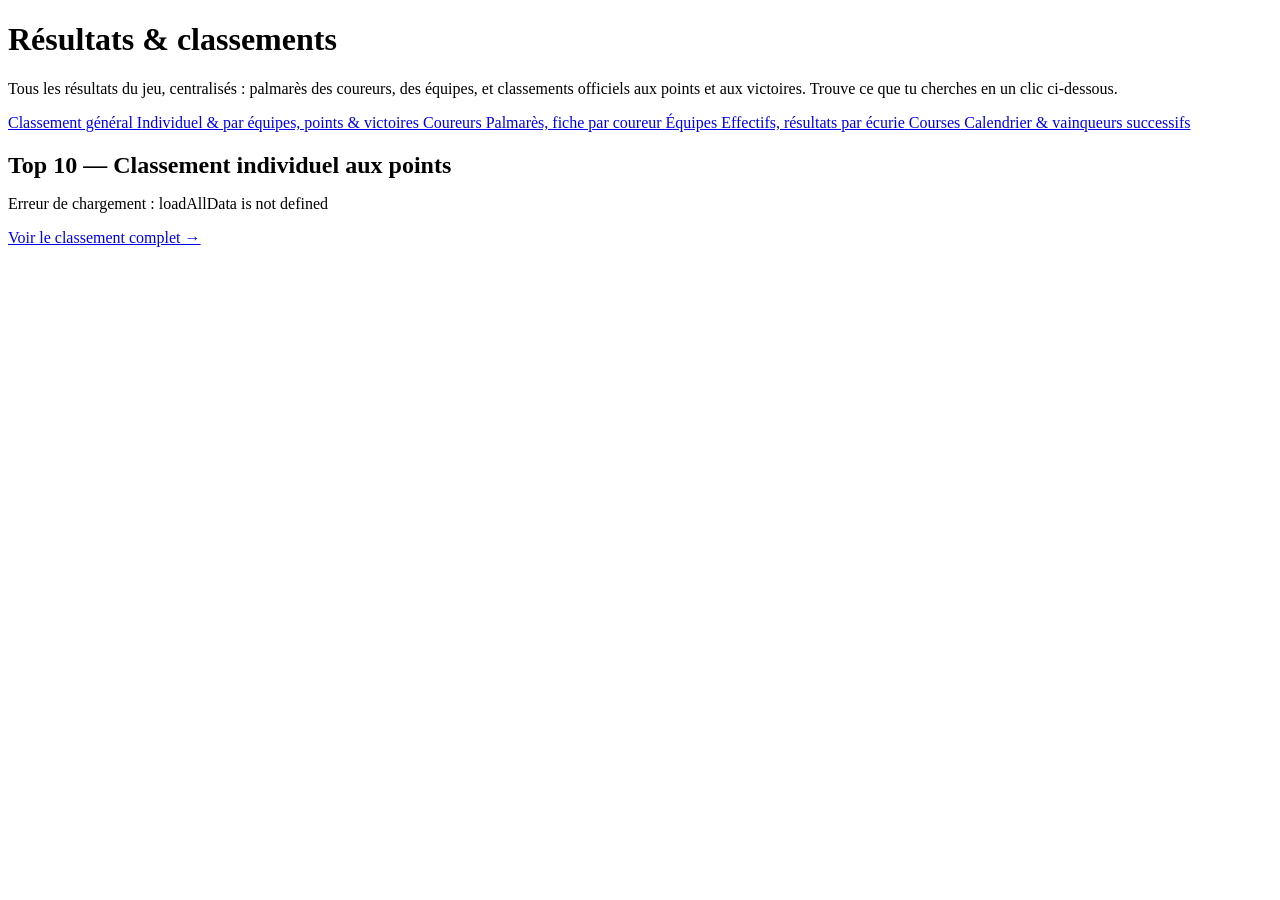
==== index.html @ 1d39c30c "Add files via upload" ====
<!DOCTYPE html>
<html lang="fr">
<head>
<meta charset="UTF-8">
<meta name="viewport" content="width=device-width, initial-scale=1, viewport-fit=cover">
<title>Le Gruppetto — Résultats &amp; classements</title>
<link rel="stylesheet" href="css/style.css">
</head>
<body data-page="index.html">
<main>
  <h1>Résultats &amp; classements</h1>
  <p class="lede">
    Tous les résultats du jeu, centralisés : palmarès des coureurs, des équipes,
    et classements officiels aux points et aux victoires. Trouve ce que tu
    cherches en un clic ci-dessous.
  </p>

  <div class="grid-links">
    <a href="classements.html">
      <span class="tag">Classement général</span>
      <span class="sub">Individuel &amp; par équipes, points &amp; victoires</span>
    </a>
    <a href="coureurs.html">
      <span class="tag">Coureurs</span>
      <span class="sub">Palmarès, fiche par coureur</span>
    </a>
    <a href="equipes.html">
      <span class="tag">Équipes</span>
      <span class="sub">Effectifs, résultats par écurie</span>
    </a>
    <a href="courses.html">
      <span class="tag">Courses</span>
      <span class="sub">Calendrier &amp; vainqueurs successifs</span>
    </a>
  </div>

  <div class="panel">
    <h2 style="margin-bottom:0.5rem;">Top 10 — Classement individuel aux points</h2>
    <div id="top10" class="table-wrap"><p class="empty">Chargement…</p></div>
    <p style="margin-top:0.6rem;"><a href="classements.html">Voir le classement complet →</a></p>
  </div>
</main>

<script src="js/data.js"></script>
<script src="js/points.js"></script>
<script src="js/nav.js"></script>
<script>
(async function () {
  try {
    const db = await loadAllData();
    const saisonCourante = db.saisons.find(s => s.statut === 'ouverte') || db.saisons[0];
    const resultats = filtrerResultats(db, db.resultats, { saisonId: saisonCourante?.id });
    const { individuelPoints } = calculerClassements(db, resultats, saisonCourante?.id);
    const classe = avecRang(individuelPoints).slice(0, 10);

    const el = document.getElementById('top10');
    if (classe.length === 0) {
      el.innerHTML = '<p class="empty">Aucun résultat saisi pour l’instant. Rends-toi dans l’onglet Admin pour importer les premiers classements.</p>';
      return;
    }
    el.innerHTML = `<table class="results">
      <thead><tr><th class="num">Rg</th><th>Coureur</th><th class="num">Points</th></tr></thead>
      <tbody>${classe.map(c => `
        <tr class="${c.rang <= 3 ? 'top3' : ''}">
          <td class="place num">${c.rang}</td>
          <td><a href="coureur.html?id=${encodeURIComponent(c.id)}">${c.label}</a></td>
          <td class="num">${c.valeur}</td>
        </tr>`).join('')}
      </tbody></table>`;
  } catch (e) {
    document.getElementById('top10').innerHTML = `<p class="empty">Erreur de chargement : ${e.message}</p>`;
  }
})();
</script>
</body>
</html>
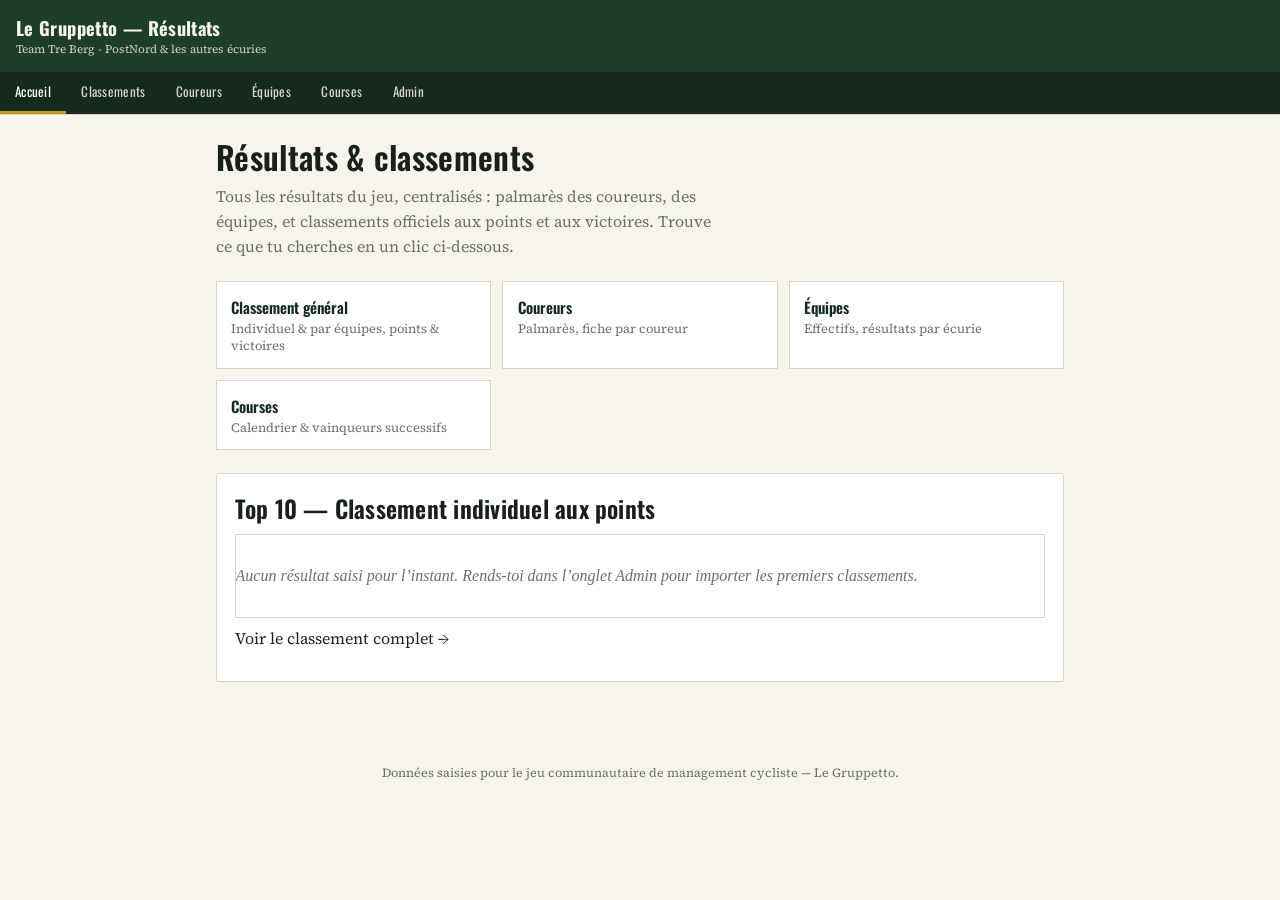
==== commit c9097074: "Add files via upload" ====
--- a/index.html
+++ b/index.html
@@ -3,7 +3,7 @@
 <head>
 <meta charset="UTF-8">
 <meta name="viewport" content="width=device-width, initial-scale=1, viewport-fit=cover">
-<title>Le Gruppetto — Résultats &amp; classements</title>
+<title>Dans la peau d'un manager — Résultats &amp; classements</title>
 <link rel="stylesheet" href="css/style.css">
 </head>
 <body data-page="index.html">
--- a/css/style.css
+++ b/css/style.css
@@ -0,0 +1,281 @@
+@import url('https://fonts.googleapis.com/css2?family=Oswald:wght@400;500;600;700&family=Source+Serif+4:ital,opsz,wght@0,8..60,400;0,8..60,600;1,8..60,400&display=swap');
+
+:root {
+  --ink: #17201a;
+  --paper: #f6f4ec;
+  --paper-raised: #ffffff;
+  --green: #1f3d2b;
+  --green-dark: #142a1d;
+  --gold: #c9971f;
+  --line: #d9d4c4;
+  --muted: #6b7264;
+  --danger: #a83232;
+  font-family: 'Source Serif 4', Georgia, serif;
+  box-sizing: border-box;
+}
+
+:root:not([data-theme="light"]) {
+  @media (prefers-color-scheme: dark) {
+    --ink: #ece7d8;
+    --paper: #14170f;
+    --paper-raised: #1c2018;
+    --green: #7fae8f;
+    --green-dark: #a9c9b4;
+    --gold: #e3b94a;
+    --line: #333a2d;
+    --muted: #9aa190;
+  }
+}
+:root[data-theme="dark"] {
+  --ink: #ece7d8;
+  --paper: #14170f;
+  --paper-raised: #1c2018;
+  --green: #7fae8f;
+  --green-dark: #a9c9b4;
+  --gold: #e3b94a;
+  --line: #333a2d;
+  --muted: #9aa190;
+}
+
+* { box-sizing: border-box; }
+
+html, body {
+  height: 100%;
+}
+
+body {
+  margin: 0;
+  background: var(--paper);
+  color: var(--ink);
+  padding-top: env(safe-area-inset-top, 0px);
+  padding-bottom: env(safe-area-inset-bottom, 0px);
+}
+
+html { scroll-padding-top: env(safe-area-inset-top, 0px); }
+
+h1, h2, h3, .bib {
+  font-family: 'Oswald', 'Arial Narrow', sans-serif;
+  font-weight: 600;
+  letter-spacing: 0.01em;
+  margin: 0;
+}
+
+a { color: var(--green-dark); text-decoration: none; }
+a:hover { text-decoration: underline; }
+
+/* --- Top bar --- */
+.topbar {
+  position: sticky;
+  top: 0;
+  z-index: 10;
+  background: var(--green);
+  color: #f6f4ec;
+  padding: calc(env(safe-area-inset-top, 0px) + 0.9rem) 1rem 0.9rem;
+  display: flex;
+  align-items: baseline;
+  justify-content: space-between;
+  gap: 0.75rem;
+}
+.topbar a { color: #f6f4ec; }
+.topbar .brand {
+  font-family: 'Oswald', sans-serif;
+  font-weight: 700;
+  font-size: 1.15rem;
+  letter-spacing: 0.02em;
+}
+.topbar .brand small {
+  display: block;
+  font-family: 'Source Serif 4', serif;
+  font-weight: 400;
+  font-size: 0.72rem;
+  opacity: 0.8;
+  letter-spacing: 0;
+}
+
+nav.tabs {
+  display: flex;
+  overflow-x: auto;
+  gap: 0;
+  background: var(--green-dark);
+  border-bottom: 1px solid var(--line);
+}
+nav.tabs a {
+  flex: 0 0 auto;
+  padding: 0.6rem 0.95rem;
+  color: #d9d4c4;
+  font-family: 'Oswald', sans-serif;
+  font-size: 0.82rem;
+  letter-spacing: 0.02em;
+  border-bottom: 3px solid transparent;
+  white-space: nowrap;
+}
+nav.tabs a:hover { text-decoration: none; color: #fff; }
+nav.tabs a.active {
+  color: #fff;
+  border-bottom-color: var(--gold);
+}
+
+main {
+  max-width: 880px;
+  margin: 0 auto;
+  padding: 1.1rem 1rem 3rem;
+}
+
+.lede {
+  color: var(--muted);
+  max-width: 62ch;
+  line-height: 1.55;
+  margin: 0.3rem 0 1.4rem;
+}
+
+/* --- Cards / panels --- */
+.panel {
+  background: var(--paper-raised);
+  border: 1px solid var(--line);
+  border-radius: 2px;
+  padding: 1rem 1.1rem;
+  margin-bottom: 1.1rem;
+}
+
+.grid-links {
+  display: grid;
+  grid-template-columns: repeat(2, 1fr);
+  gap: 0.7rem;
+  margin-bottom: 1.4rem;
+}
+.grid-links a {
+  display: block;
+  background: var(--paper-raised);
+  border: 1px solid var(--line);
+  padding: 0.85rem 0.9rem;
+  color: var(--ink);
+}
+.grid-links a:hover { border-color: var(--green); text-decoration: none; }
+.grid-links .tag {
+  display: block;
+  font-family: 'Oswald', sans-serif;
+  font-size: 0.95rem;
+  font-weight: 600;
+  color: var(--green-dark);
+}
+.grid-links .sub {
+  display: block;
+  font-size: 0.8rem;
+  color: var(--muted);
+  margin-top: 0.15rem;
+}
+
+/* --- Tables (results/rankings) --- */
+.table-wrap {
+  overflow-x: auto;
+  border: 1px solid var(--line);
+}
+table.results {
+  width: 100%;
+  border-collapse: collapse;
+  font-size: 0.92rem;
+  min-width: 420px;
+}
+table.results th {
+  font-family: 'Oswald', sans-serif;
+  font-size: 0.72rem;
+  letter-spacing: 0.04em;
+  text-transform: uppercase;
+  color: var(--muted);
+  text-align: left;
+  padding: 0.5rem 0.6rem;
+  border-bottom: 2px solid var(--line);
+  background: var(--paper);
+  position: sticky;
+  top: 0;
+}
+table.results td {
+  padding: 0.45rem 0.6rem;
+  border-bottom: 1px solid var(--line);
+  vertical-align: baseline;
+}
+table.results tr:last-child td { border-bottom: none; }
+table.results td.num, table.results th.num { text-align: right; font-variant-numeric: tabular-nums; }
+table.results td.place {
+  font-family: 'Oswald', sans-serif;
+  font-weight: 600;
+  color: var(--green-dark);
+}
+table.results tr.top3 td.place { color: var(--gold); }
+table.results tbody tr:hover { background: rgba(31,61,43,0.05); }
+
+/* --- Filters bar --- */
+.filters {
+  display: flex;
+  flex-wrap: wrap;
+  gap: 0.5rem;
+  margin-bottom: 1rem;
+}
+.filters select, .filters input[type="text"] {
+  font-family: 'Source Serif 4', serif;
+  font-size: 0.88rem;
+  padding: 0.4rem 0.55rem;
+  border: 1px solid var(--line);
+  background: var(--paper-raised);
+  color: var(--ink);
+}
+
+/* --- Buttons --- */
+.btn {
+  display: inline-block;
+  font-family: 'Oswald', sans-serif;
+  font-size: 0.85rem;
+  letter-spacing: 0.01em;
+  padding: 0.55rem 1rem;
+  background: var(--green);
+  color: #f6f4ec;
+  border: none;
+  cursor: pointer;
+}
+.btn:hover { background: var(--green-dark); text-decoration: none; }
+.btn.secondary { background: transparent; color: var(--green-dark); border: 1px solid var(--green); }
+.btn.danger { background: var(--danger); }
+.btn:disabled { opacity: 0.5; cursor: not-allowed; }
+
+textarea, input[type="text"], input[type="password"], input[type="number"], input[type="date"], select {
+  font-family: 'Source Serif 4', serif;
+  font-size: 0.95rem;
+  padding: 0.5rem;
+  border: 1px solid var(--line);
+  background: var(--paper-raised);
+  color: var(--ink);
+  width: 100%;
+}
+textarea { font-family: 'DejaVu Sans Mono', 'Courier New', monospace; font-size: 0.85rem; }
+label { display: block; font-family: 'Oswald', sans-serif; font-size: 0.78rem; letter-spacing: 0.02em; color: var(--muted); margin: 0.7rem 0 0.25rem; }
+
+.badge {
+  display: inline-block;
+  font-family: 'Oswald', sans-serif;
+  font-size: 0.7rem;
+  letter-spacing: 0.03em;
+  padding: 0.15rem 0.45rem;
+  border: 1px solid var(--line);
+  color: var(--muted);
+}
+.badge.warn { border-color: var(--danger); color: var(--danger); }
+.badge.ok { border-color: var(--green); color: var(--green-dark); }
+
+.empty {
+  color: var(--muted);
+  font-style: italic;
+  padding: 1rem 0;
+}
+
+footer.site {
+  max-width: 880px;
+  margin: 0 auto;
+  padding: 1rem;
+  color: var(--muted);
+  font-size: 0.78rem;
+  text-align: center;
+}
+
+@media (min-width: 640px) {
+  .grid-links { grid-template-columns: repeat(3, 1fr); }
+}
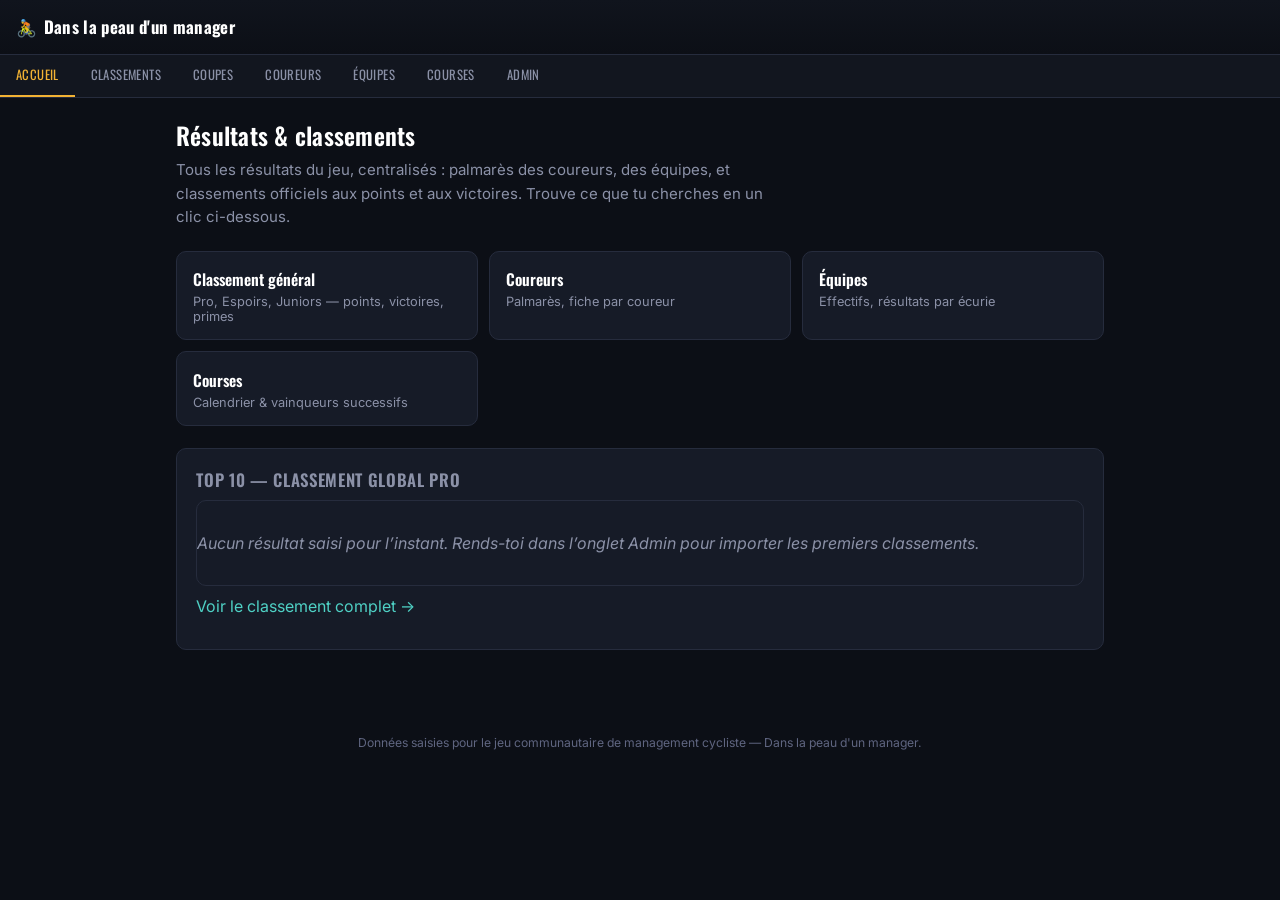
==== commit e1968c63: "Add files via upload" ====
--- a/index.html
+++ b/index.html
@@ -18,7 +18,7 @@
   <div class="grid-links">
     <a href="classements.html">
       <span class="tag">Classement général</span>
-      <span class="sub">Individuel &amp; par équipes, points &amp; victoires</span>
+      <span class="sub">Pro, Espoirs, Juniors — points, victoires, primes</span>
     </a>
     <a href="coureurs.html">
       <span class="tag">Coureurs</span>
@@ -35,7 +35,7 @@
   </div>
 
   <div class="panel">
-    <h2 style="margin-bottom:0.5rem;">Top 10 — Classement individuel aux points</h2>
+    <h2 style="margin-bottom:0.5rem;">Top 10 — Classement global Pro</h2>
     <div id="top10" class="table-wrap"><p class="empty">Chargement…</p></div>
     <p style="margin-top:0.6rem;"><a href="classements.html">Voir le classement complet →</a></p>
   </div>
@@ -49,7 +49,7 @@
   try {
     const db = await loadAllData();
     const saisonCourante = db.saisons.find(s => s.statut === 'ouverte') || db.saisons[0];
-    const resultats = filtrerResultats(db, db.resultats, { saisonId: saisonCourante?.id });
+    const resultats = filtrerResultats(db, db.resultats, { saisonId: saisonCourante?.id, circuit: 'pro' });
     const { individuelPoints } = calculerClassements(db, resultats, saisonCourante?.id);
     const classe = avecRang(individuelPoints).slice(0, 10);
 
@@ -59,12 +59,13 @@
       return;
     }
     el.innerHTML = `<table class="results">
-      <thead><tr><th class="num">Rg</th><th>Coureur</th><th class="num">Points</th></tr></thead>
+      <thead><tr><th class="num">Rg</th><th>Coureur</th><th class="num">Points</th><th class="num">Primes</th></tr></thead>
       <tbody>${classe.map(c => `
         <tr class="${c.rang <= 3 ? 'top3' : ''}">
           <td class="place num">${c.rang}</td>
           <td><a href="coureur.html?id=${encodeURIComponent(c.id)}">${c.label}</a></td>
           <td class="num">${c.valeur}</td>
+          <td class="num">${fmtPrime(c.prime)}</td>
         </tr>`).join('')}
       </tbody></table>`;
   } catch (e) {
--- a/css/style.css
+++ b/css/style.css
@@ -1,66 +1,46 @@
-@import url('https://fonts.googleapis.com/css2?family=Oswald:wght@400;500;600;700&family=Source+Serif+4:ital,opsz,wght@0,8..60,400;0,8..60,600;1,8..60,400&display=swap');
+@import url('https://fonts.googleapis.com/css2?family=Inter:wght@400;500;600;700;800&family=Oswald:wght@500;600;700&display=swap');
 
 :root {
-  --ink: #17201a;
-  --paper: #f6f4ec;
-  --paper-raised: #ffffff;
-  --green: #1f3d2b;
-  --green-dark: #142a1d;
-  --gold: #c9971f;
-  --line: #d9d4c4;
-  --muted: #6b7264;
-  --danger: #a83232;
-  font-family: 'Source Serif 4', Georgia, serif;
+  --bg: #0c0f16;
+  --bg-elevated: #12161f;
+  --panel: #161b27;
+  --panel-hover: #1c2231;
+  --line: #262c3d;
+  --ink: #e7e9f0;
+  --muted: #8b91a7;
+  --muted-2: #5f6580;
+  --accent: #f2b234;       /* or / mise en avant */
+  --accent-2: #4fd1c5;     /* teal secondaire */
+  --blue: #5b8def;
+  --danger: #ef5875;
+  --ok: #3ecf8e;
+  font-family: 'Inter', -apple-system, BlinkMacSystemFont, sans-serif;
   box-sizing: border-box;
 }
 
-:root:not([data-theme="light"]) {
-  @media (prefers-color-scheme: dark) {
-    --ink: #ece7d8;
-    --paper: #14170f;
-    --paper-raised: #1c2018;
-    --green: #7fae8f;
-    --green-dark: #a9c9b4;
-    --gold: #e3b94a;
-    --line: #333a2d;
-    --muted: #9aa190;
-  }
-}
-:root[data-theme="dark"] {
-  --ink: #ece7d8;
-  --paper: #14170f;
-  --paper-raised: #1c2018;
-  --green: #7fae8f;
-  --green-dark: #a9c9b4;
-  --gold: #e3b94a;
-  --line: #333a2d;
-  --muted: #9aa190;
-}
-
 * { box-sizing: border-box; }
-
-html, body {
-  height: 100%;
-}
+html, body { height: 100%; }
 
 body {
   margin: 0;
-  background: var(--paper);
+  background: var(--bg);
   color: var(--ink);
   padding-top: env(safe-area-inset-top, 0px);
   padding-bottom: env(safe-area-inset-bottom, 0px);
 }
-
 html { scroll-padding-top: env(safe-area-inset-top, 0px); }
 
 h1, h2, h3, .bib {
-  font-family: 'Oswald', 'Arial Narrow', sans-serif;
+  font-family: 'Oswald', 'Inter', sans-serif;
   font-weight: 600;
   letter-spacing: 0.01em;
   margin: 0;
-}
-
-a { color: var(--green-dark); text-decoration: none; }
+  color: #fff;
+}
+h1 { font-size: 1.5rem; }
+h2 { font-size: 1.05rem; text-transform: uppercase; letter-spacing: 0.04em; color: var(--muted); font-weight: 600; }
+
+a { color: var(--accent-2); text-decoration: none; }
 a:hover { text-decoration: underline; }
 
 /* --- Top bar --- */
@@ -68,72 +48,71 @@
   position: sticky;
   top: 0;
   z-index: 10;
-  background: var(--green);
-  color: #f6f4ec;
+  background: linear-gradient(180deg, #10141d 0%, #0c0f16 100%);
+  border-bottom: 1px solid var(--line);
+  color: #fff;
   padding: calc(env(safe-area-inset-top, 0px) + 0.9rem) 1rem 0.9rem;
   display: flex;
   align-items: baseline;
   justify-content: space-between;
   gap: 0.75rem;
 }
-.topbar a { color: #f6f4ec; }
+.topbar a { color: #fff; }
 .topbar .brand {
   font-family: 'Oswald', sans-serif;
   font-weight: 700;
-  font-size: 1.15rem;
+  font-size: 1.05rem;
   letter-spacing: 0.02em;
 }
-.topbar .brand small {
-  display: block;
-  font-family: 'Source Serif 4', serif;
-  font-weight: 400;
-  font-size: 0.72rem;
-  opacity: 0.8;
-  letter-spacing: 0;
+.topbar .brand::before {
+  content: "🚴";
+  margin-right: 0.4rem;
 }
 
 nav.tabs {
   display: flex;
   overflow-x: auto;
   gap: 0;
-  background: var(--green-dark);
+  background: var(--bg-elevated);
   border-bottom: 1px solid var(--line);
 }
 nav.tabs a {
   flex: 0 0 auto;
-  padding: 0.6rem 0.95rem;
-  color: #d9d4c4;
-  font-family: 'Oswald', sans-serif;
-  font-size: 0.82rem;
-  letter-spacing: 0.02em;
-  border-bottom: 3px solid transparent;
+  padding: 0.65rem 1rem;
+  color: var(--muted);
+  font-family: 'Oswald', sans-serif;
+  font-size: 0.8rem;
+  letter-spacing: 0.03em;
+  text-transform: uppercase;
+  border-bottom: 2px solid transparent;
   white-space: nowrap;
 }
 nav.tabs a:hover { text-decoration: none; color: #fff; }
 nav.tabs a.active {
-  color: #fff;
-  border-bottom-color: var(--gold);
+  color: var(--accent);
+  border-bottom-color: var(--accent);
 }
 
 main {
-  max-width: 880px;
+  max-width: 960px;
   margin: 0 auto;
-  padding: 1.1rem 1rem 3rem;
+  padding: 1.2rem 1rem 3rem;
 }
 
 .lede {
   color: var(--muted);
-  max-width: 62ch;
+  max-width: 68ch;
   line-height: 1.55;
-  margin: 0.3rem 0 1.4rem;
+  margin: 0.35rem 0 1.4rem;
+  font-size: 0.94rem;
 }
 
 /* --- Cards / panels --- */
 .panel {
-  background: var(--paper-raised);
-  border: 1px solid var(--line);
-  border-radius: 2px;
-  padding: 1rem 1.1rem;
+  background: var(--panel);
+  border: 1px solid var(--line);
+  border-radius: 10px;
+  padding: 1.1rem 1.2rem;
   margin-bottom: 1.1rem;
 }
 
@@ -145,64 +124,68 @@
 }
 .grid-links a {
   display: block;
-  background: var(--paper-raised);
-  border: 1px solid var(--line);
-  padding: 0.85rem 0.9rem;
+  background: var(--panel);
+  border: 1px solid var(--line);
+  border-radius: 10px;
+  padding: 0.95rem 1rem;
   color: var(--ink);
-}
-.grid-links a:hover { border-color: var(--green); text-decoration: none; }
+  transition: border-color 0.15s, background 0.15s;
+}
+.grid-links a:hover { border-color: var(--accent-2); background: var(--panel-hover); text-decoration: none; }
 .grid-links .tag {
   display: block;
   font-family: 'Oswald', sans-serif;
-  font-size: 0.95rem;
+  font-size: 0.98rem;
   font-weight: 600;
-  color: var(--green-dark);
+  color: #fff;
 }
 .grid-links .sub {
   display: block;
   font-size: 0.8rem;
   color: var(--muted);
-  margin-top: 0.15rem;
+  margin-top: 0.2rem;
 }
 
 /* --- Tables (results/rankings) --- */
 .table-wrap {
   overflow-x: auto;
   border: 1px solid var(--line);
+  border-radius: 10px;
+  background: var(--panel);
 }
 table.results {
   width: 100%;
   border-collapse: collapse;
-  font-size: 0.92rem;
+  font-size: 0.9rem;
   min-width: 420px;
 }
 table.results th {
   font-family: 'Oswald', sans-serif;
-  font-size: 0.72rem;
-  letter-spacing: 0.04em;
+  font-size: 0.7rem;
+  letter-spacing: 0.06em;
   text-transform: uppercase;
-  color: var(--muted);
+  color: var(--muted-2);
   text-align: left;
-  padding: 0.5rem 0.6rem;
-  border-bottom: 2px solid var(--line);
-  background: var(--paper);
+  padding: 0.65rem 0.8rem;
+  border-bottom: 1px solid var(--line);
+  background: var(--bg-elevated);
   position: sticky;
   top: 0;
 }
 table.results td {
-  padding: 0.45rem 0.6rem;
+  padding: 0.55rem 0.8rem;
   border-bottom: 1px solid var(--line);
-  vertical-align: baseline;
+  vertical-align: middle;
 }
 table.results tr:last-child td { border-bottom: none; }
 table.results td.num, table.results th.num { text-align: right; font-variant-numeric: tabular-nums; }
 table.results td.place {
   font-family: 'Oswald', sans-serif;
   font-weight: 600;
-  color: var(--green-dark);
-}
-table.results tr.top3 td.place { color: var(--gold); }
-table.results tbody tr:hover { background: rgba(31,61,43,0.05); }
+  color: var(--muted);
+}
+table.results tr.top3 td.place { color: var(--accent); font-size: 1.02em; }
+table.results tbody tr:hover { background: var(--panel-hover); }
 
 /* --- Filters bar --- */
 .filters {
@@ -212,12 +195,10 @@
   margin-bottom: 1rem;
 }
 .filters select, .filters input[type="text"] {
-  font-family: 'Source Serif 4', serif;
-  font-size: 0.88rem;
-  padding: 0.4rem 0.55rem;
-  border: 1px solid var(--line);
-  background: var(--paper-raised);
-  color: var(--ink);
+  font-family: 'Inter', sans-serif;
+  font-size: 0.86rem;
+  padding: 0.45rem 0.6rem;
+  border-radius: 7px;
 }
 
 /* --- Buttons --- */
@@ -225,41 +206,62 @@
   display: inline-block;
   font-family: 'Oswald', sans-serif;
   font-size: 0.85rem;
-  letter-spacing: 0.01em;
-  padding: 0.55rem 1rem;
-  background: var(--green);
-  color: #f6f4ec;
+  letter-spacing: 0.02em;
+  text-transform: uppercase;
+  padding: 0.6rem 1.1rem;
+  background: var(--accent);
+  color: #16130a;
   border: none;
+  border-radius: 8px;
   cursor: pointer;
-}
-.btn:hover { background: var(--green-dark); text-decoration: none; }
-.btn.secondary { background: transparent; color: var(--green-dark); border: 1px solid var(--green); }
-.btn.danger { background: var(--danger); }
+  font-weight: 600;
+}
+.btn:hover { background: #ffc757; text-decoration: none; }
+.btn.secondary { background: transparent; color: var(--ink); border: 1px solid var(--line); }
+.btn.secondary:hover { border-color: var(--accent-2); background: var(--panel-hover); }
+.btn.danger { background: var(--danger); color: #fff; }
 .btn:disabled { opacity: 0.5; cursor: not-allowed; }
 
 textarea, input[type="text"], input[type="password"], input[type="number"], input[type="date"], select {
-  font-family: 'Source Serif 4', serif;
-  font-size: 0.95rem;
-  padding: 0.5rem;
-  border: 1px solid var(--line);
-  background: var(--paper-raised);
+  font-family: 'Inter', sans-serif;
+  font-size: 0.92rem;
+  padding: 0.55rem 0.65rem;
+  border: 1px solid var(--line);
+  border-radius: 7px;
+  background: var(--bg-elevated);
   color: var(--ink);
   width: 100%;
 }
-textarea { font-family: 'DejaVu Sans Mono', 'Courier New', monospace; font-size: 0.85rem; }
-label { display: block; font-family: 'Oswald', sans-serif; font-size: 0.78rem; letter-spacing: 0.02em; color: var(--muted); margin: 0.7rem 0 0.25rem; }
+textarea { font-family: 'DejaVu Sans Mono', 'Courier New', monospace; font-size: 0.82rem; }
+label { display: block; font-family: 'Oswald', sans-serif; font-size: 0.72rem; letter-spacing: 0.03em; text-transform: uppercase; color: var(--muted); margin: 0.7rem 0 0.3rem; }
 
 .badge {
   display: inline-block;
   font-family: 'Oswald', sans-serif;
-  font-size: 0.7rem;
+  font-size: 0.68rem;
   letter-spacing: 0.03em;
-  padding: 0.15rem 0.45rem;
-  border: 1px solid var(--line);
-  color: var(--muted);
-}
-.badge.warn { border-color: var(--danger); color: var(--danger); }
-.badge.ok { border-color: var(--green); color: var(--green-dark); }
+  padding: 0.2rem 0.5rem;
+  border-radius: 999px;
+  border: 1px solid var(--line);
+  color: var(--muted);
+  background: var(--bg-elevated);
+}
+.badge.warn { border-color: var(--danger); color: var(--danger); background: rgba(239,88,117,0.08); }
+.badge.ok { border-color: var(--ok); color: var(--ok); background: rgba(62,207,142,0.08); }
+
+/* Catégorie de course : pastilles colorées (schéma calendrier réel) */
+.cat-grand-tour { color: #ff8a5c; border-color: #ff8a5c; background: rgba(255,138,92,0.1); }
+.cat-legend-tour { color: #ffd469; border-color: #ffd469; background: rgba(255,212,105,0.1); }
+.cat-world-tour { color: var(--blue); border-color: var(--blue); background: rgba(91,141,239,0.1); }
+.cat-world-classic { color: var(--accent-2); border-color: var(--accent-2); background: rgba(79,209,197,0.1); }
+.cat-national-tour { color: #9fb3d9; border-color: #9fb3d9; background: rgba(159,179,217,0.1); }
+.cat-national-classic { color: #7fd1e0; border-color: #7fd1e0; background: rgba(127,209,224,0.1); }
+.cat-championnat-national { color: #c792ea; border-color: #c792ea; background: rgba(199,146,234,0.1); }
+.cat-championnat-monde { color: #ffffff; border-color: #ffffff; background: rgba(255,255,255,0.12); }
+.cat-dev-tour { color: #8be28b; border-color: #8be28b; background: rgba(139,226,139,0.1); }
+.cat-dev-classic { color: #b6e86a; border-color: #b6e86a; background: rgba(182,232,106,0.1); }
+.cat-juniors { color: #f6a5ff; border-color: #f6a5ff; background: rgba(246,165,255,0.1); }
+.cat-course-test { color: #ff8fb1; border-color: #ff8fb1; background: rgba(255,143,177,0.1); }
 
 .empty {
   color: var(--muted);
@@ -267,15 +269,53 @@
   padding: 1rem 0;
 }
 
+.flag-img {
+  vertical-align: -3px;
+  border-radius: 2px;
+  box-shadow: 0 0 0 1px rgba(255,255,255,0.08);
+}
+.flag-emoji {
+  font-size: 1.05em;
+  vertical-align: -2px;
+}
+
 footer.site {
-  max-width: 880px;
+  max-width: 960px;
   margin: 0 auto;
-  padding: 1rem;
-  color: var(--muted);
-  font-size: 0.78rem;
+  padding: 1.2rem 1rem;
+  color: var(--muted-2);
+  font-size: 0.76rem;
   text-align: center;
 }
 
 @media (min-width: 640px) {
   .grid-links { grid-template-columns: repeat(3, 1fr); }
 }
+
+/* --- Sélecteur segmenté (circuits) --- */
+.seg { display: inline-flex; border: 1px solid var(--line); border-radius: 9px; overflow: hidden; margin-bottom: 0.9rem; }
+.seg button { font-family: 'Oswald', sans-serif; text-transform: uppercase; letter-spacing: 0.04em; font-size: 0.82rem;
+  padding: 0.5rem 1.1rem; background: var(--bg-elevated); color: var(--muted); border: none; cursor: pointer; }
+.seg button + button { border-left: 1px solid var(--line); }
+.seg button.active { background: var(--accent); color: #16130a; font-weight: 600; }
+table.results th.sorted, table.results td.sorted { color: var(--accent); font-weight: 600; }
+
+/* --- Tuiles de statistiques (fiches coureur / équipe) --- */
+.stats { display: grid; grid-template-columns: repeat(2, 1fr); gap: 0.6rem; margin: 0.8rem 0 1.1rem; }
+.stat { background: var(--panel); border: 1px solid var(--line); border-radius: 10px; padding: 0.7rem 0.9rem; }
+.stat .v { display: block; font-family: 'Oswald', sans-serif; font-size: 1.35rem; color: #fff; line-height: 1.2; }
+.stat .l { display: block; font-size: 0.72rem; text-transform: uppercase; letter-spacing: 0.05em; color: var(--muted); margin-top: 0.1rem; }
+.stat.accent .v { color: var(--accent); }
+.cols-2 { display: grid; grid-template-columns: 1fr; gap: 1.1rem; }
+@media (min-width: 720px) { .stats { grid-template-columns: repeat(4, 1fr); } .cols-2 { grid-template-columns: 3fr 2fr; } }
+table.results tr.course-head td { background: var(--bg-elevated); font-weight: 600; border-top: 1px solid var(--line); }
+table.results tr.sous td:first-child { padding-left: 1.6rem; }
+.muted { color: var(--muted); }
+.tabs-saison { display: flex; flex-wrap: wrap; gap: 0.35rem; margin: 0.4rem 0 0.9rem; }
+.tabs-saison button { font-family: 'Oswald', sans-serif; font-size: 0.8rem; padding: 0.3rem 0.75rem; border-radius: 6px;
+  border: 1px solid var(--line); background: var(--bg-elevated); color: var(--muted); cursor: pointer; }
+.tabs-saison button.active { color: var(--accent); border-color: var(--accent); }
+
+/* Filtres : champs côte à côte, qui passent à la ligne sur mobile */
+.filters select, .filters input[type="text"] { width: auto; flex: 1 1 170px; min-width: 0; }
+table.results td.muted, table.results tr.course-head td:first-child { white-space: nowrap; }
